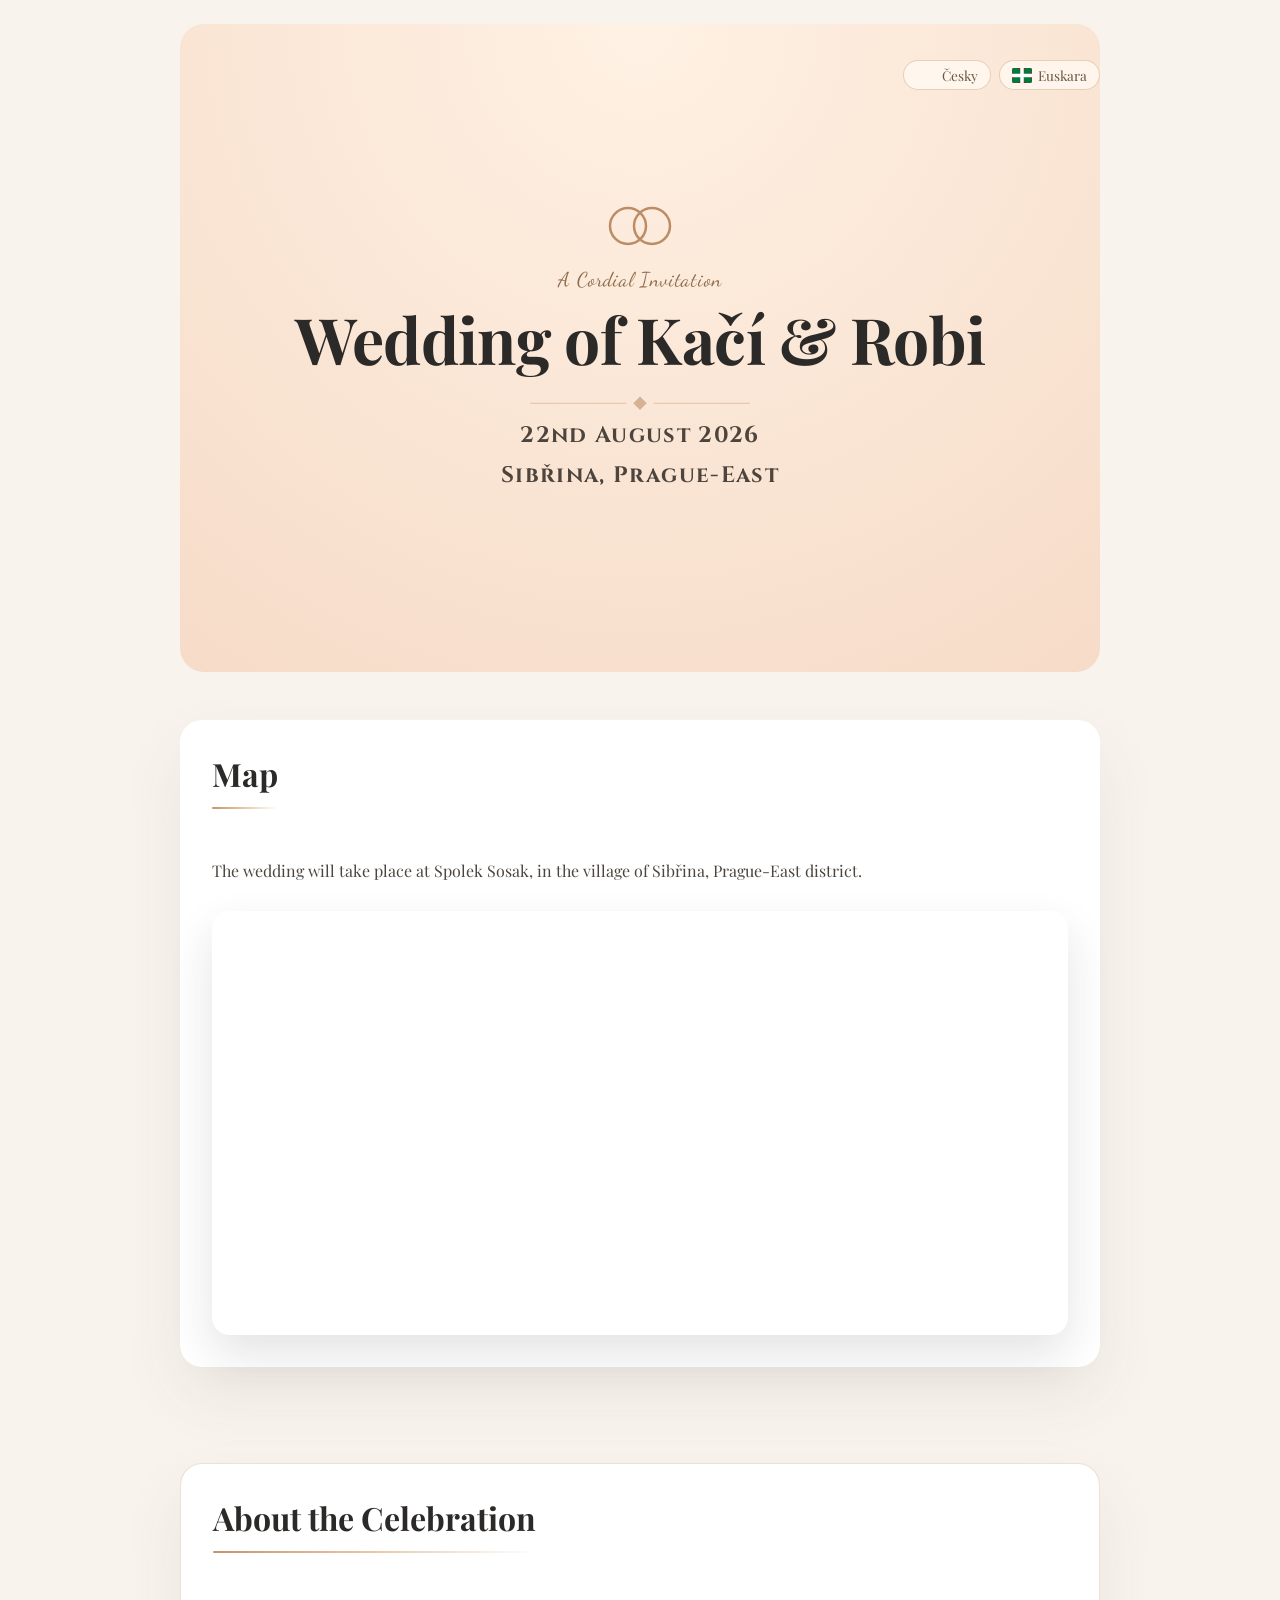
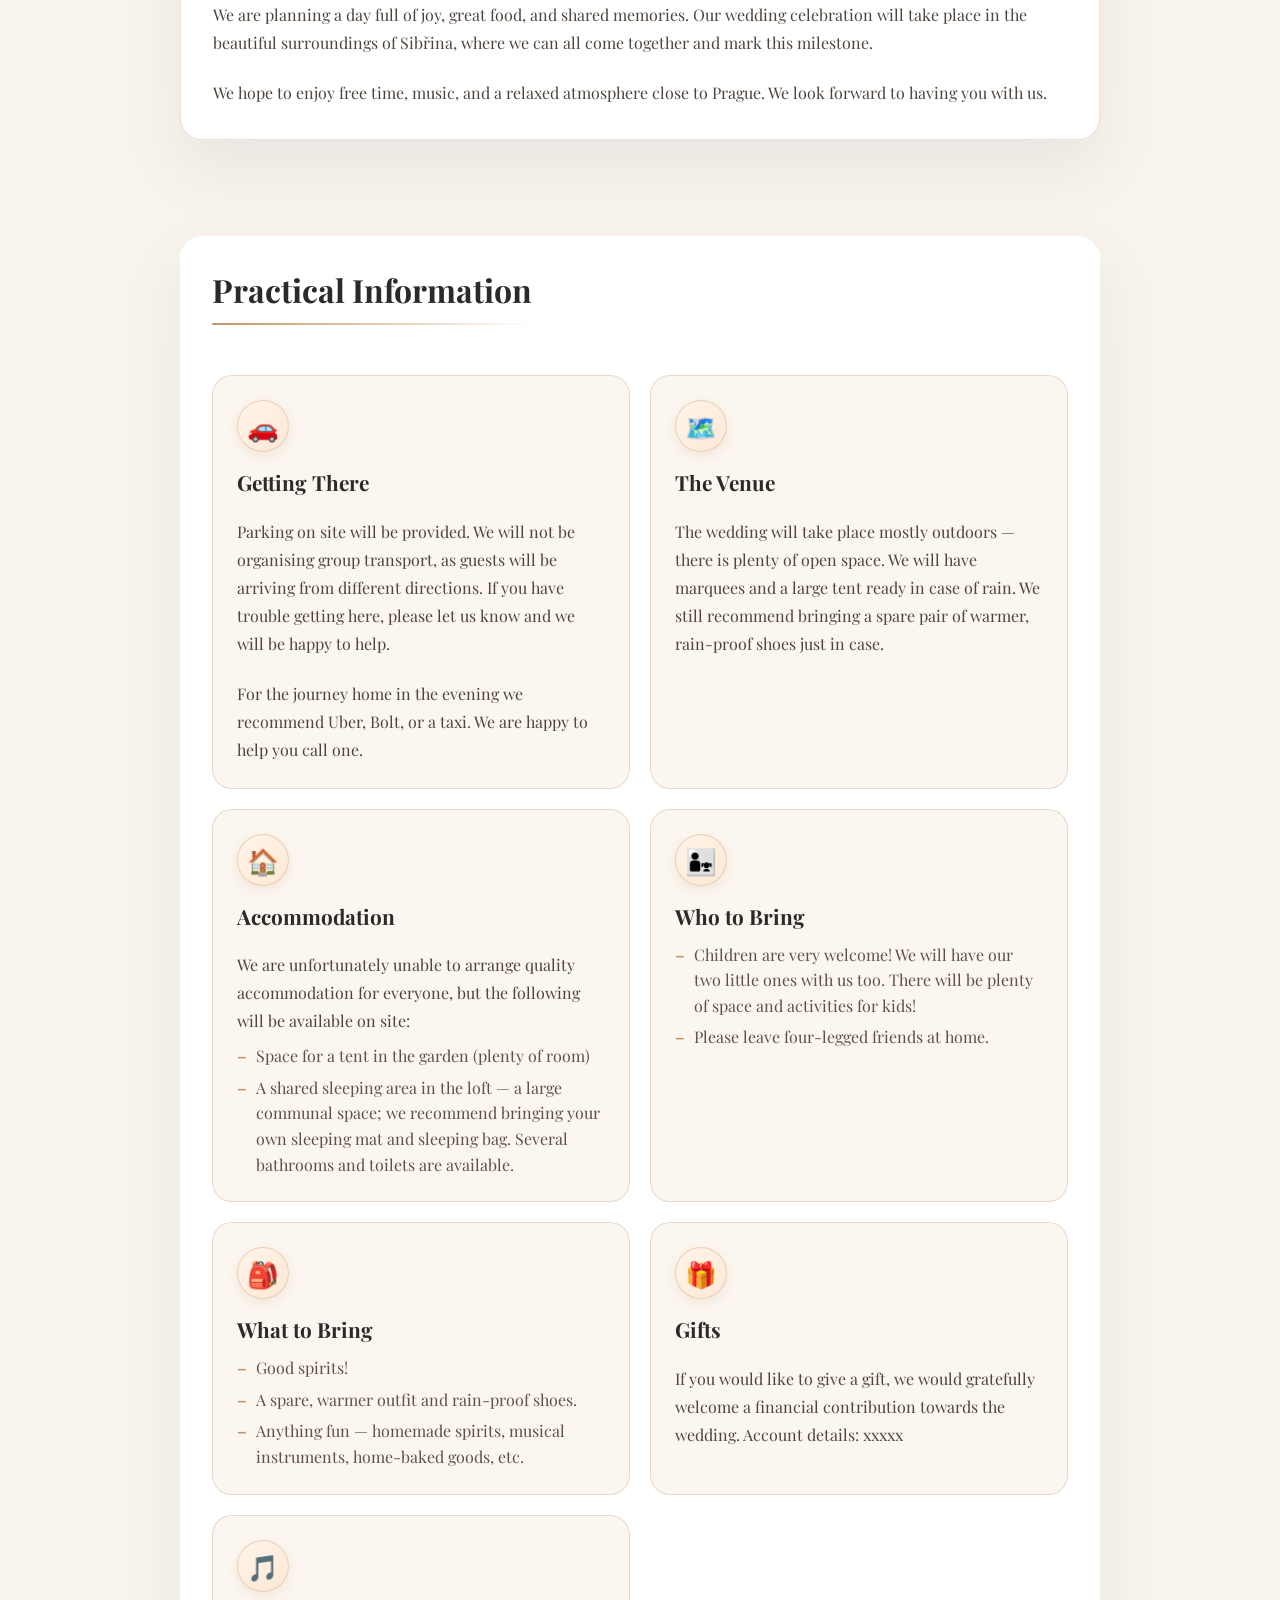
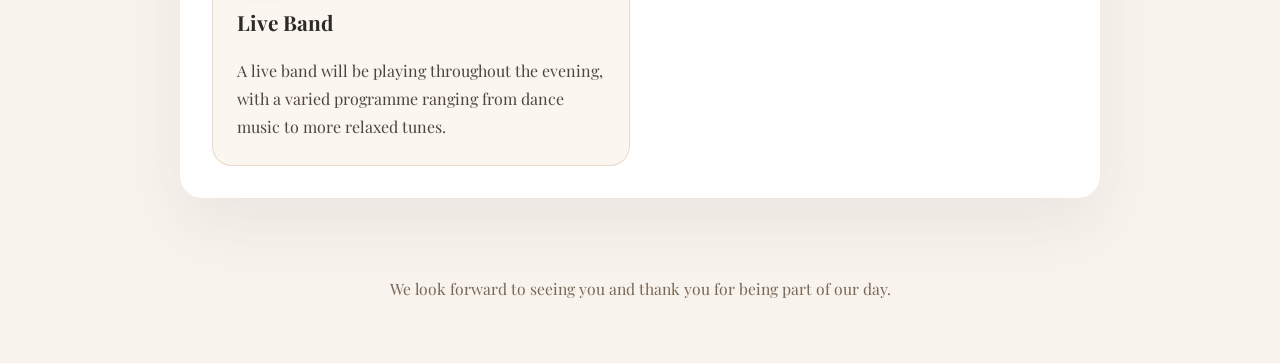
==== index-en.html @ 60c9df1d "update" ====
<!DOCTYPE html>
<html lang="en">
<head>
  <meta charset="UTF-8" />
  <meta name="viewport" content="width=device-width, initial-scale=1.0" />
  <title>Our Wedding</title>
  <link rel="preconnect" href="https://fonts.googleapis.com" />
  <link rel="preconnect" href="https://fonts.gstatic.com" crossorigin />
  <link href="https://fonts.googleapis.com/css2?family=Cinzel:wght@700&family=Dancing+Script:wght@600&family=Playfair+Display:ital,wght@0,400;0,700;1,400&display=swap" rel="stylesheet" />
  <link rel="stylesheet" href="styles.css" />
</head>
<body>
  <main class="page">
    <div class="lang-switch">
      <a href="index.html"><img src="https://flagcdn.com/20x15/cz.png" alt="" width="20" height="15" /> Česky</a>
      <a href="index-eu.html"><svg width="20" height="15" viewBox="0 0 20 15" xmlns="http://www.w3.org/2000/svg" style="display:block;border-radius:2px" aria-hidden="true"><rect width="20" height="15" fill="#D1001F"/><line x1="0" y1="0" x2="20" y2="15" stroke="#007A3D" stroke-width="7"/><line x1="20" y1="0" x2="0" y2="15" stroke="#007A3D" stroke-width="7"/><rect x="8.25" y="0" width="3.5" height="15" fill="white"/><rect x="0" y="5.75" width="20" height="3.5" fill="white"/></svg> Euskara</a>
    </div>
    <section class="hero">
      <div class="hero-content">
        <svg class="hero-rings" width="80" height="44" viewBox="0 0 80 44" fill="none" xmlns="http://www.w3.org/2000/svg" aria-hidden="true">
          <circle cx="28" cy="22" r="18" stroke="#b07c52" stroke-width="2.5"/>
          <circle cx="52" cy="22" r="18" stroke="#b07c52" stroke-width="2.5"/>
        </svg>
        <p class="eyebrow">A Cordial Invitation</p>
        <h1>Wedding of Kačí & Robi</h1>
        <svg class="hero-divider" viewBox="0 0 260 22" fill="none" xmlns="http://www.w3.org/2000/svg" aria-hidden="true">
          <line x1="0" y1="11" x2="114" y2="11" stroke="#b07c52" stroke-opacity="0.45" stroke-width="1"/>
          <path d="M130 3 L138 11 L130 19 L122 11 Z" fill="#b07c52" fill-opacity="0.55"/>
          <line x1="146" y1="11" x2="260" y2="11" stroke="#b07c52" stroke-opacity="0.45" stroke-width="1"/>
        </svg>
        <p class="hero-text">22nd August 2026</p>
        <p class="hero-text">Sibřina, Prague-East</p>
      </div>
    </section>

    <section class="section section--dark">
      <div class="section-inner">
        <h2>Map</h2>
        <p>The wedding will take place at Spolek Sosak, in the village of Sibřina, Prague-East district.</p>
        <div class="map-wrapper">
          <iframe
            title="Google Map — Spolek Sosak, Sibřina"
            src="https://www.google.com/maps?q=Spolek+Sosak+Sib%C5%99ina&z=16&output=embed"
            allowfullscreen
            loading="lazy"
            referrerpolicy="no-referrer-when-downgrade"
          ></iframe>
        </div>
      </div>
    </section>

    <section class="section section--light">
      <div class="section-inner">
        <h2>About the Celebration</h2>
        <p>We are planning a day full of joy, great food, and shared memories. Our wedding celebration will take place in the beautiful surroundings of Sibřina, where we can all come together and mark this milestone.</p>
        <p>We hope to enjoy free time, music, and a relaxed atmosphere close to Prague. We look forward to having you with us.</p>
      </div>
    </section>

    <section class="section section--cards">
      <div class="section-inner cards-inner">
        <h2>Practical Information</h2>
        <div class="info-grid">
          <article class="info-card">
            <div class="info-icon">🚗</div>
            <h3>Getting There</h3>
            <p>Parking on site will be provided. We will not be organising group transport, as guests will be arriving from different directions. If you have trouble getting here, please let us know and we will be happy to help.</p>
            <p>For the journey home in the evening we recommend Uber, Bolt, or a taxi. We are happy to help you call one.</p>
          </article>
          <article class="info-card">
            <div class="info-icon">🗺️</div>
            <h3>The Venue</h3>
            <p>The wedding will take place mostly outdoors — there is plenty of open space. We will have marquees and a large tent ready in case of rain. We still recommend bringing a spare pair of warmer, rain-proof shoes just in case.</p>
          </article>
          <article class="info-card">
            <div class="info-icon">🏠</div>
            <h3>Accommodation</h3>
            <p>We are unfortunately unable to arrange quality accommodation for everyone, but the following will be available on site:</p>
            <ul>
              <li>Space for a tent in the garden (plenty of room)</li>
              <li>A shared sleeping area in the loft — a large communal space; we recommend bringing your own sleeping mat and sleeping bag. Several bathrooms and toilets are available.</li>
            </ul>
          </article>
          <article class="info-card">
            <div class="info-icon">👨‍👧</div>
            <h3>Who to Bring</h3>
            <ul>
              <li>Children are very welcome! We will have our two little ones with us too. There will be plenty of space and activities for kids!</li>
              <li>Please leave four-legged friends at home.</li>
            </ul>
          </article>
          <article class="info-card">
            <div class="info-icon">🎒</div>
            <h3>What to Bring</h3>
            <ul>
              <li>Good spirits!</li>
              <li>A spare, warmer outfit and rain-proof shoes.</li>
              <li>Anything fun — homemade spirits, musical instruments, home-baked goods, etc.</li>
            </ul>
          </article>
          <article class="info-card">
            <div class="info-icon">🎁</div>
            <h3>Gifts</h3>
            <p>If you would like to give a gift, we would gratefully welcome a financial contribution towards the wedding. Account details: xxxxx</p>
          </article>
          <article class="info-card">
            <div class="info-icon">🎵</div>
            <h3>Live Band</h3>
            <p>A live band will be playing throughout the evening, with a varied programme ranging from dance music to more relaxed tunes.</p>
          </article>
        </div>
      </div>
    </section>

    <footer class="footer">
      <p>We look forward to seeing you and thank you for being part of our day.</p>
    </footer>
  </main>

</body>
</html>
---- styles.css ----
:root {
  color-scheme: light;
  font-family: "Playfair Display", Georgia, serif;
  background: #f8f3ed;
  color: #2b2a28;
}

* {
  box-sizing: border-box;
}

body {
  margin: 0;
  min-height: 100vh;
}

.page {
  max-width: 960px;
  margin: 0 auto;
  padding: 0 20px 48px;
  position: relative;
}

.lang-switch {
  position: absolute;
  top: 36px;
  right: 20px;
  z-index: 10;
  display: flex;
  gap: 8px;
}

.lang-switch a img {
  display: block;
  border-radius: 2px;
}

.lang-switch a {
  display: inline-flex;
  align-items: center;
  gap: 6px;
  text-decoration: none;
  font-family: "Playfair Display", serif;
  font-size: 0.85rem;
  color: #6b5540;
  background: rgba(255, 248, 240, 0.88);
  border: 1px solid rgba(196, 149, 106, 0.4);
  border-radius: 20px;
  padding: 5px 12px;
  backdrop-filter: blur(4px);
  transition: background 0.18s, box-shadow 0.18s;
}

.lang-switch a:hover {
  background: rgba(255, 244, 230, 1);
  box-shadow: 0 4px 12px rgba(176, 124, 82, 0.15);
}

.hero {
  min-height: 72vh;
  display: flex;
  align-items: center;
  justify-content: center;
  text-align: center;
  padding: 80px 0;
  background: radial-gradient(circle at top, rgba(255, 241, 227, 0.95), rgba(246, 217, 196, 0.9));
  border-radius: 24px;
  margin-top: 24px;
}

.hero-content {
  max-width: 720px;
}

.hero-rings {
  display: block;
  margin: 0 auto 20px;
  opacity: 0.85;
}

.hero-divider {
  display: block;
  width: 220px;
  margin: 20px auto 0;
  opacity: 0.9;
}

.eyebrow {
  font-family: "Dancing Script", cursive;
  text-transform: none;
  letter-spacing: 0.04em;
  color: #8f6a4b;
  margin: 0 0 12px;
  font-size: 1.25rem;
}

h1 {
  margin: 0;
  font-size: clamp(2.5rem, 5vw, 4rem);
  line-height: 1.1;
  font-weight: 700;
  letter-spacing: -0.01em;
}

.hero-text {
  font-family: "Cinzel", serif;
  font-weight: 700;
  margin: 6px auto 0;
  font-size: 1.4rem;
  line-height: 1.5;
  max-width: 700px;
  letter-spacing: 0.06em;
  color: #4d443d;
}

.hero-text:first-of-type {
  margin-top: 24px;
}

.section {
  padding: 48px 0;
}

.section-inner {
  background: white;
  border-radius: 22px;
  padding: 32px;
  box-shadow: 0 28px 64px rgba(71, 71, 79, 0.08);
}

.section--light .section-inner {
  border: 1px solid rgba(220, 194, 175, 0.5);
}


.section--cards .section-inner {
  padding: 32px;
}

.info-grid {
  display: grid;
  grid-template-columns: repeat(2, minmax(0, 1fr));
  gap: 20px;
  margin-top: 24px;
}

.info-card {
  background: #fbf6ef;
  border: 1px solid rgba(220, 194, 175, 0.55);
  border-radius: 20px;
  padding: 24px;
  transition: transform 0.2s ease, box-shadow 0.2s ease;
}

.info-card:hover {
  transform: translateY(-4px);
  box-shadow: 0 12px 32px rgba(176, 124, 82, 0.14);
}

.info-icon {
  font-size: 1.6rem;
  margin-bottom: 16px;
  width: 52px;
  height: 52px;
  display: flex;
  align-items: center;
  justify-content: center;
  background: linear-gradient(135deg, #fff4ea, #fde8d4);
  border: 1px solid rgba(196, 149, 106, 0.35);
  border-radius: 50%;
  box-shadow: 0 4px 12px rgba(176, 124, 82, 0.12);
}

.info-card h3 {
  margin: 0 0 12px;
  font-size: 1.3rem;
}

.info-card p {
  margin: 0;
  color: #5d5045;
}

.info-card ul {
  margin: 8px 0 0;
  padding-left: 0;
  list-style: none;
  color: #5d5045;
}

.info-card ul li {
  position: relative;
  padding-left: 1.2em;
  margin-bottom: 6px;
  line-height: 1.6;
}

.info-card ul li::before {
  content: "–";
  position: absolute;
  left: 0;
  color: #c4956a;
  font-weight: 700;
}

.info-card ul li:last-child {
  margin-bottom: 0;
}

.section h2 {
  margin-top: 0;
  font-size: 2rem;
  font-weight: 700;
  display: inline-block;
  position: relative;
  padding-bottom: 14px;
}

.section h2::after {
  content: "";
  position: absolute;
  bottom: 0;
  left: 0;
  width: 100%;
  height: 2px;
  background: linear-gradient(to right, #c4956a, #e8c8a8, transparent);
  border-radius: 2px;
}

.section p {
  margin: 1.35em 0 0;
  line-height: 1.75;
  color: #4d443d;
}

.map-wrapper {
  margin-top: 26px;
  border-radius: 18px;
  overflow: hidden;
  box-shadow: 0 20px 45px rgba(32, 31, 30, 0.12);
}

.map-wrapper iframe {
  width: 100%;
  min-height: 420px;
  border: 0;
  filter: grayscale(100%) contrast(1.05) brightness(0.95);
}

.map-credit {
  margin: 18px 0 0;
  color: #7c6b58;
  font-size: 0.95rem;
}

.footer {
  text-align: center;
  margin: 32px 0 0;
  font-size: 0.98rem;
  color: #796755;
}

@media (max-width: 720px) {
  .hero {
    padding: 60px 0;
  }

  .section-inner {
    padding: 24px;
  }
}
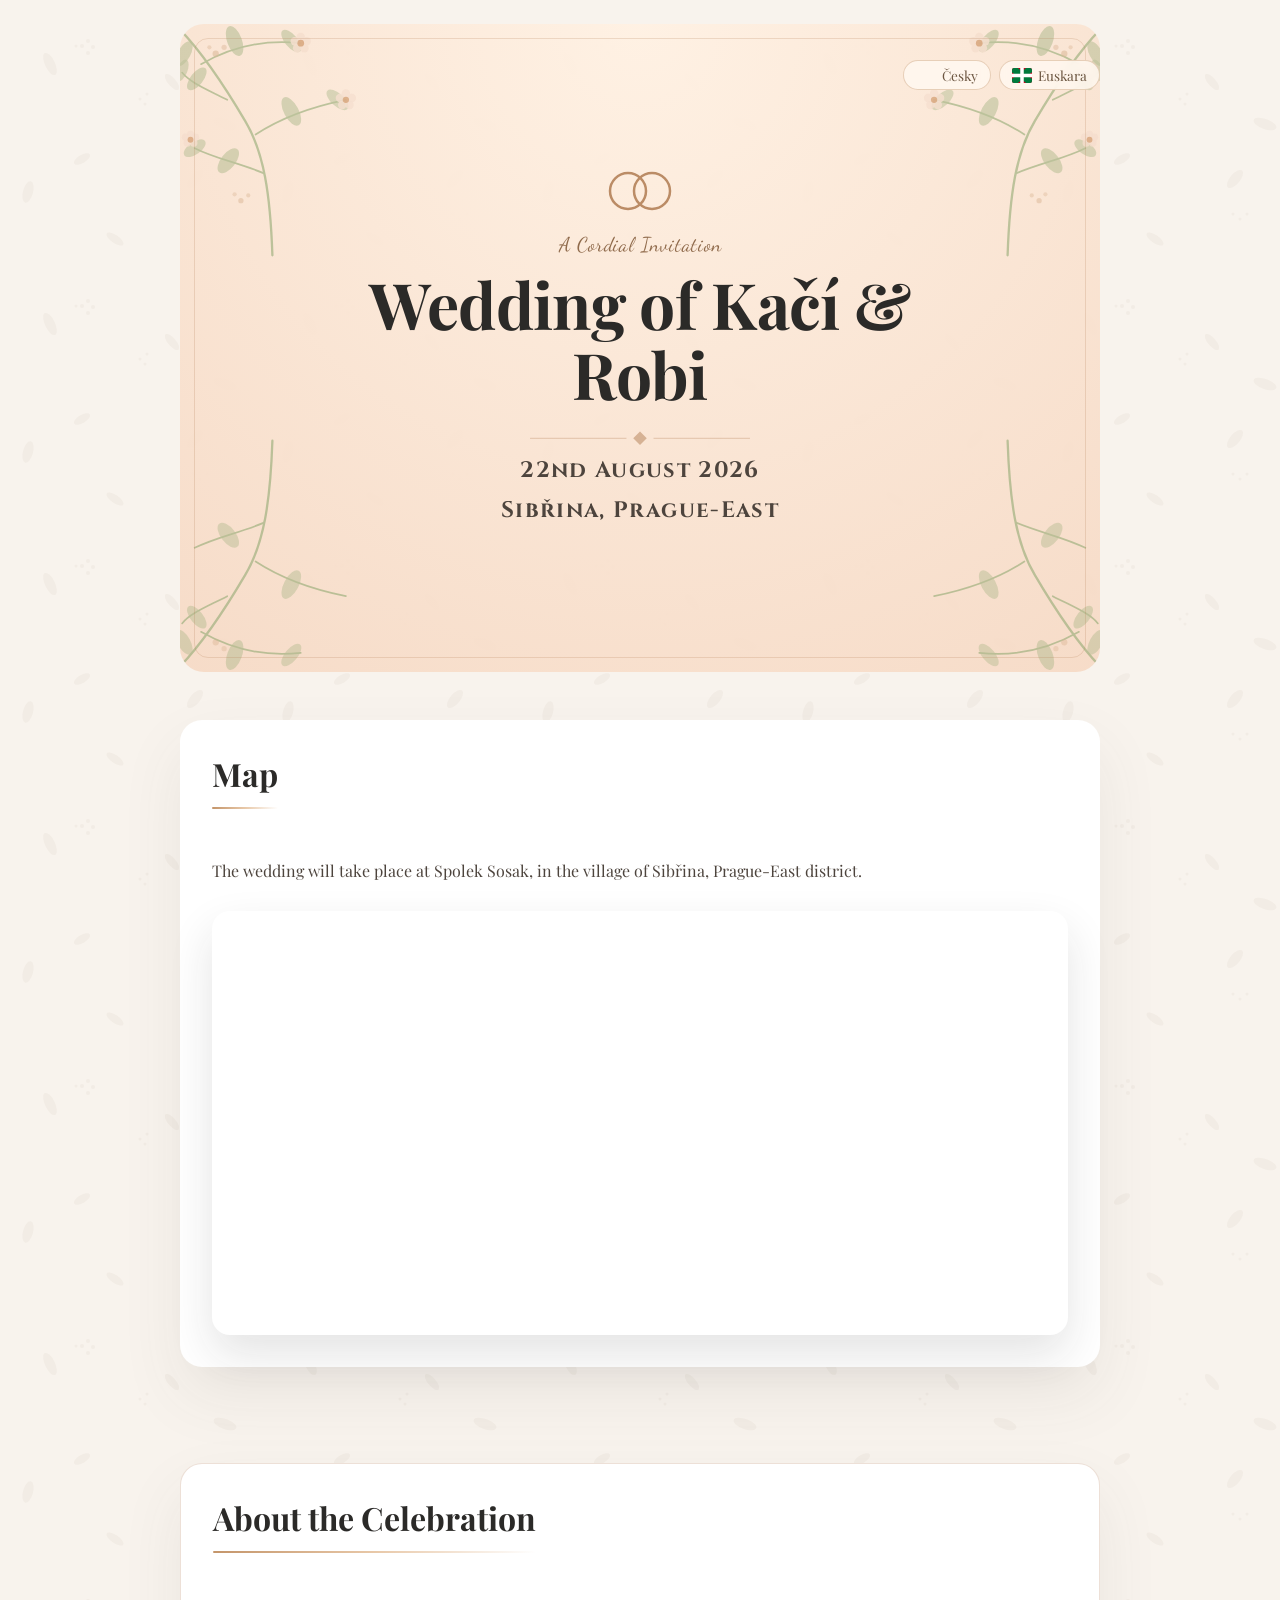
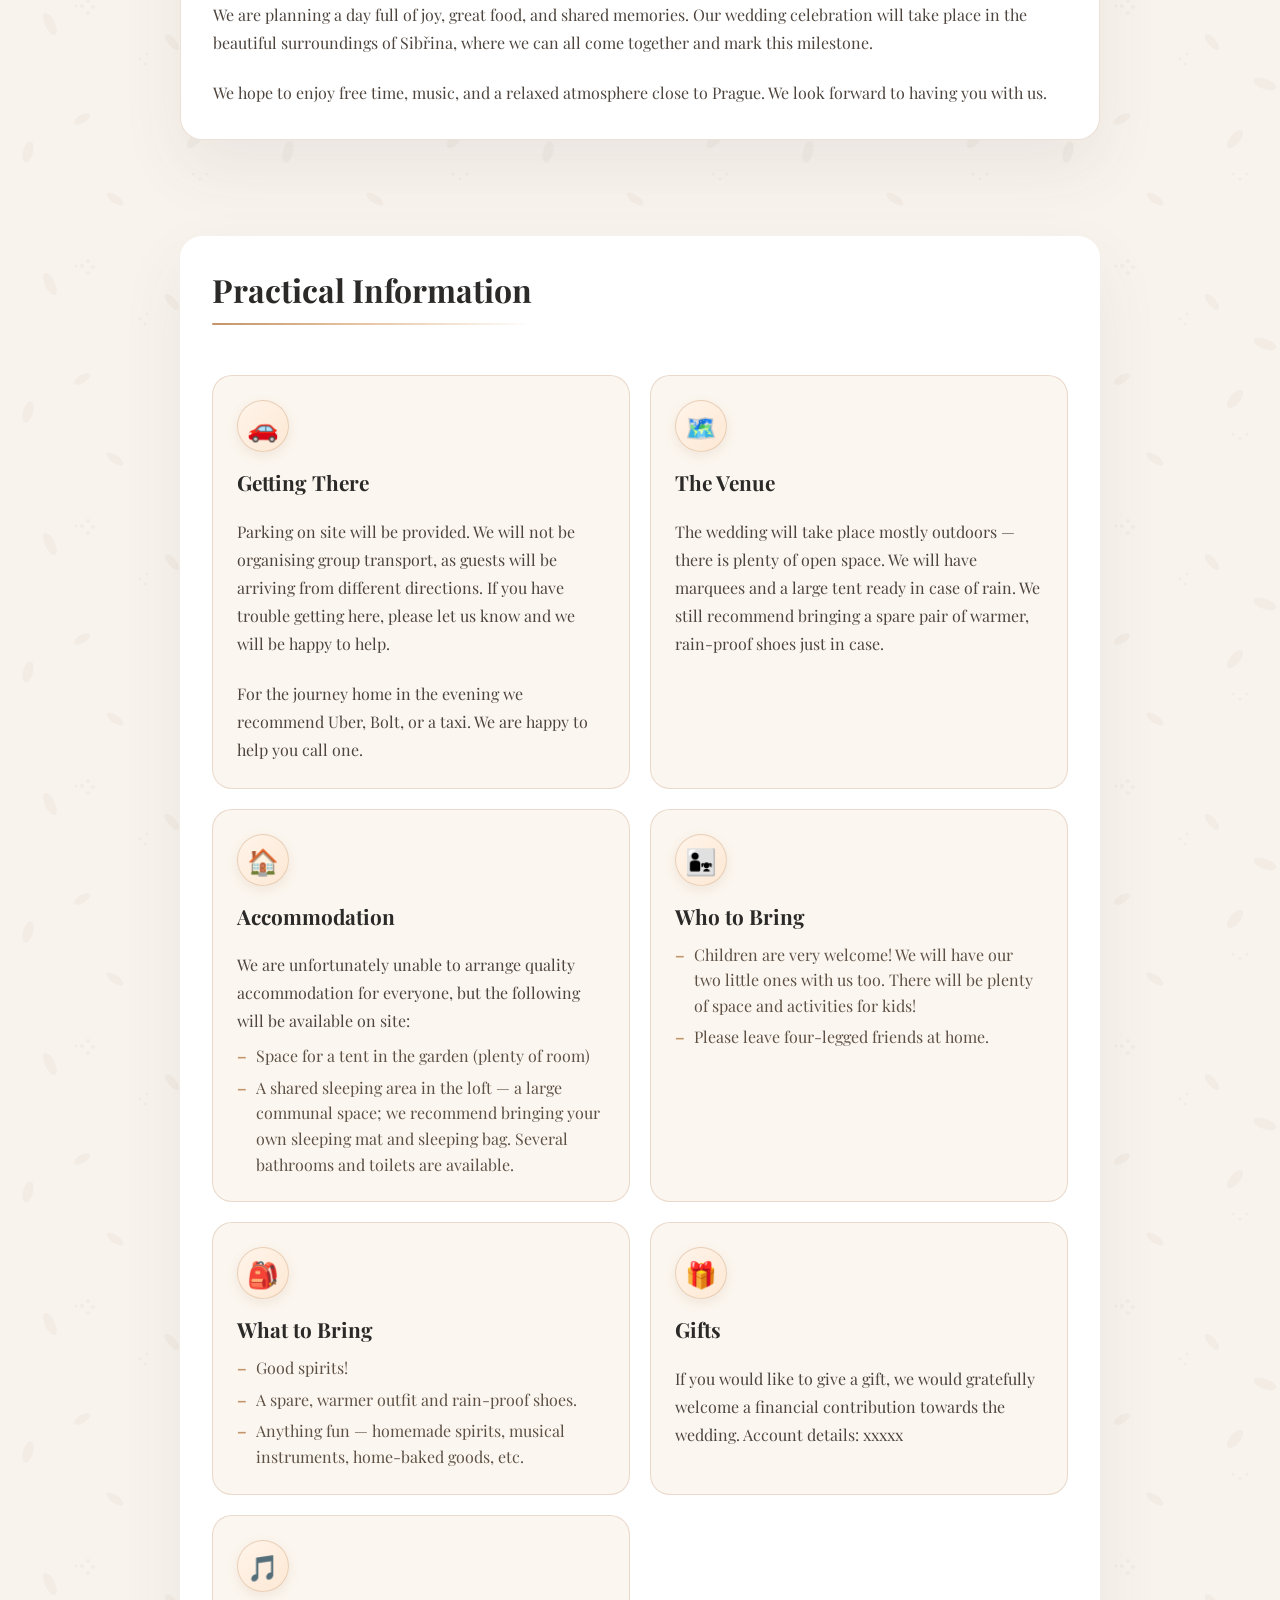
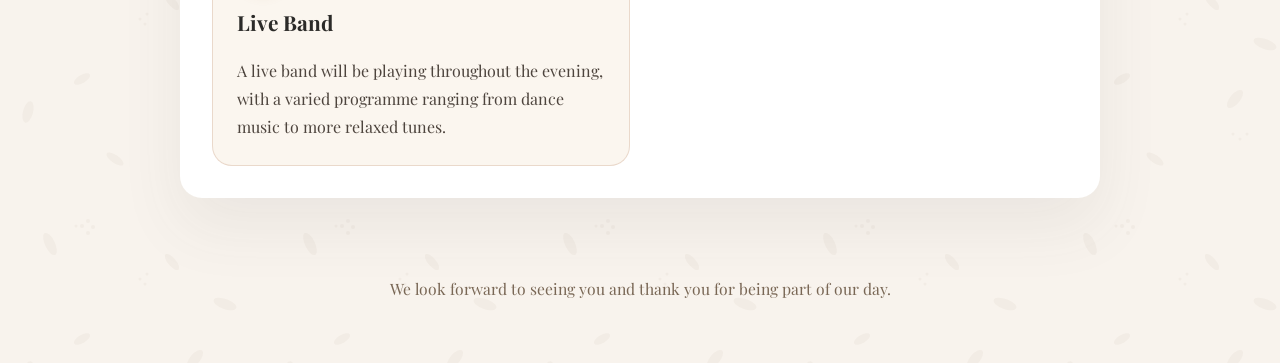
==== commit af851a6e: "update" ====
--- a/index-en.html
+++ b/index-en.html
@@ -16,6 +16,76 @@
       <a href="index-eu.html"><svg width="20" height="15" viewBox="0 0 20 15" xmlns="http://www.w3.org/2000/svg" style="display:block;border-radius:2px" aria-hidden="true"><rect width="20" height="15" fill="#D1001F"/><line x1="0" y1="0" x2="20" y2="15" stroke="#007A3D" stroke-width="7"/><line x1="20" y1="0" x2="0" y2="15" stroke="#007A3D" stroke-width="7"/><rect x="8.25" y="0" width="3.5" height="15" fill="white"/><rect x="0" y="5.75" width="20" height="3.5" fill="white"/></svg> Euskara</a>
     </div>
     <section class="hero">
+      <svg class="hero-botanical hero-botanical--left" viewBox="0 0 200 230" fill="none" xmlns="http://www.w3.org/2000/svg" aria-hidden="true">
+        <path d="M 0 5 C 22 28 42 58 62 92 C 80 122 86 162 88 220" stroke="#8fa870" stroke-width="2.2" stroke-linecap="round"/>
+        <path d="M 20 38 C 48 22 80 14 115 18" stroke="#8fa870" stroke-width="1.6" stroke-linecap="round"/>
+        <ellipse cx="52" cy="16" rx="7" ry="15" transform="rotate(-20 52 16)" fill="#8fa870" opacity="0.65"/>
+        <ellipse cx="106" cy="16" rx="6" ry="13" transform="rotate(-40 106 16)" fill="#8fa870" opacity="0.6"/>
+        <circle cx="115" cy="12" r="4" fill="#f2d8c8" opacity="0.85"/><circle cx="120.7" cy="16.2" r="4" fill="#f2d8c8" opacity="0.85"/><circle cx="118.5" cy="22.9" r="4" fill="#f2d8c8" opacity="0.85"/><circle cx="111.5" cy="22.9" r="4" fill="#f2d8c8" opacity="0.85"/><circle cx="109.3" cy="16.2" r="4" fill="#f2d8c8" opacity="0.85"/><circle cx="115" cy="18" r="3.2" fill="#c4814a" opacity="0.95"/>
+        <ellipse cx="4" cy="28" rx="6" ry="13" transform="rotate(28 4 28)" fill="#8fa870" opacity="0.6"/>
+        <path d="M 45 72 C 26 62 10 56 2 46" stroke="#8fa870" stroke-width="1.6" stroke-linecap="round"/>
+        <ellipse cx="16" cy="52" rx="6" ry="13" transform="rotate(38 16 52)" fill="#8fa870" opacity="0.62"/>
+        <ellipse cx="2" cy="44" rx="5" ry="11" transform="rotate(22 2 44)" fill="#8fa870" opacity="0.55"/>
+        <circle cx="34" cy="28" r="3" fill="#c4956a" opacity="0.55"/><circle cx="42" cy="22" r="2.5" fill="#c4956a" opacity="0.45"/><circle cx="28" cy="22" r="2" fill="#c4956a" opacity="0.4"/>
+        <path d="M 72 105 C 98 88 128 78 158 72" stroke="#8fa870" stroke-width="1.6" stroke-linecap="round"/>
+        <ellipse cx="106" cy="83" rx="7" ry="15" transform="rotate(-28 106 83)" fill="#8fa870" opacity="0.62"/>
+        <ellipse cx="150" cy="72" rx="6" ry="13" transform="rotate(-48 150 72)" fill="#8fa870" opacity="0.55"/>
+        <circle cx="158" cy="66" r="4" fill="#f2d8c8" opacity="0.82"/><circle cx="163.7" cy="70.2" r="4" fill="#f2d8c8" opacity="0.82"/><circle cx="161.5" cy="76.9" r="4" fill="#f2d8c8" opacity="0.82"/><circle cx="154.5" cy="76.9" r="4" fill="#f2d8c8" opacity="0.82"/><circle cx="152.3" cy="70.2" r="4" fill="#f2d8c8" opacity="0.82"/><circle cx="158" cy="72" r="3" fill="#c4814a" opacity="0.92"/>
+        <path d="M 80 142 C 56 132 34 128 14 118" stroke="#8fa870" stroke-width="1.6" stroke-linecap="round"/>
+        <ellipse cx="46" cy="130" rx="7" ry="14" transform="rotate(38 46 130)" fill="#8fa870" opacity="0.6"/>
+        <ellipse cx="14" cy="118" rx="6" ry="12" transform="rotate(55 14 118)" fill="#8fa870" opacity="0.55"/>
+        <circle cx="10" cy="105" r="3.5" fill="#f2d8c8" opacity="0.8"/><circle cx="14.7" cy="107.6" r="3.5" fill="#f2d8c8" opacity="0.8"/><circle cx="13.1" cy="113.1" r="3.5" fill="#f2d8c8" opacity="0.8"/><circle cx="6.9" cy="113.1" r="3.5" fill="#f2d8c8" opacity="0.8"/><circle cx="5.3" cy="107.6" r="3.5" fill="#f2d8c8" opacity="0.8"/><circle cx="10" cy="110" r="2.8" fill="#c4814a" opacity="0.9"/>
+        <circle cx="58" cy="168" r="2.5" fill="#c4956a" opacity="0.5"/><circle cx="65" cy="163" r="2" fill="#c4956a" opacity="0.42"/><circle cx="52" cy="162" r="2" fill="#c4956a" opacity="0.38"/>
+      </svg>
+      <svg class="hero-botanical hero-botanical--right" viewBox="0 0 200 230" fill="none" xmlns="http://www.w3.org/2000/svg" aria-hidden="true">
+        <path d="M 0 5 C 22 28 42 58 62 92 C 80 122 86 162 88 220" stroke="#8fa870" stroke-width="2.2" stroke-linecap="round"/>
+        <path d="M 20 38 C 48 22 80 14 115 18" stroke="#8fa870" stroke-width="1.6" stroke-linecap="round"/>
+        <ellipse cx="52" cy="16" rx="7" ry="15" transform="rotate(-20 52 16)" fill="#8fa870" opacity="0.65"/>
+        <ellipse cx="106" cy="16" rx="6" ry="13" transform="rotate(-40 106 16)" fill="#8fa870" opacity="0.6"/>
+        <circle cx="115" cy="12" r="4" fill="#f2d8c8" opacity="0.85"/><circle cx="120.7" cy="16.2" r="4" fill="#f2d8c8" opacity="0.85"/><circle cx="118.5" cy="22.9" r="4" fill="#f2d8c8" opacity="0.85"/><circle cx="111.5" cy="22.9" r="4" fill="#f2d8c8" opacity="0.85"/><circle cx="109.3" cy="16.2" r="4" fill="#f2d8c8" opacity="0.85"/><circle cx="115" cy="18" r="3.2" fill="#c4814a" opacity="0.95"/>
+        <ellipse cx="4" cy="28" rx="6" ry="13" transform="rotate(28 4 28)" fill="#8fa870" opacity="0.6"/>
+        <path d="M 45 72 C 26 62 10 56 2 46" stroke="#8fa870" stroke-width="1.6" stroke-linecap="round"/>
+        <ellipse cx="16" cy="52" rx="6" ry="13" transform="rotate(38 16 52)" fill="#8fa870" opacity="0.62"/>
+        <ellipse cx="2" cy="44" rx="5" ry="11" transform="rotate(22 2 44)" fill="#8fa870" opacity="0.55"/>
+        <circle cx="34" cy="28" r="3" fill="#c4956a" opacity="0.55"/><circle cx="42" cy="22" r="2.5" fill="#c4956a" opacity="0.45"/><circle cx="28" cy="22" r="2" fill="#c4956a" opacity="0.4"/>
+        <path d="M 72 105 C 98 88 128 78 158 72" stroke="#8fa870" stroke-width="1.6" stroke-linecap="round"/>
+        <ellipse cx="106" cy="83" rx="7" ry="15" transform="rotate(-28 106 83)" fill="#8fa870" opacity="0.62"/>
+        <ellipse cx="150" cy="72" rx="6" ry="13" transform="rotate(-48 150 72)" fill="#8fa870" opacity="0.55"/>
+        <circle cx="158" cy="66" r="4" fill="#f2d8c8" opacity="0.82"/><circle cx="163.7" cy="70.2" r="4" fill="#f2d8c8" opacity="0.82"/><circle cx="161.5" cy="76.9" r="4" fill="#f2d8c8" opacity="0.82"/><circle cx="154.5" cy="76.9" r="4" fill="#f2d8c8" opacity="0.82"/><circle cx="152.3" cy="70.2" r="4" fill="#f2d8c8" opacity="0.82"/><circle cx="158" cy="72" r="3" fill="#c4814a" opacity="0.92"/>
+        <path d="M 80 142 C 56 132 34 128 14 118" stroke="#8fa870" stroke-width="1.6" stroke-linecap="round"/>
+        <ellipse cx="46" cy="130" rx="7" ry="14" transform="rotate(38 46 130)" fill="#8fa870" opacity="0.6"/>
+        <ellipse cx="14" cy="118" rx="6" ry="12" transform="rotate(55 14 118)" fill="#8fa870" opacity="0.55"/>
+        <circle cx="10" cy="105" r="3.5" fill="#f2d8c8" opacity="0.8"/><circle cx="14.7" cy="107.6" r="3.5" fill="#f2d8c8" opacity="0.8"/><circle cx="13.1" cy="113.1" r="3.5" fill="#f2d8c8" opacity="0.8"/><circle cx="6.9" cy="113.1" r="3.5" fill="#f2d8c8" opacity="0.8"/><circle cx="5.3" cy="107.6" r="3.5" fill="#f2d8c8" opacity="0.8"/><circle cx="10" cy="110" r="2.8" fill="#c4814a" opacity="0.9"/>
+        <circle cx="58" cy="168" r="2.5" fill="#c4956a" opacity="0.5"/><circle cx="65" cy="163" r="2" fill="#c4956a" opacity="0.42"/><circle cx="52" cy="162" r="2" fill="#c4956a" opacity="0.38"/>
+      </svg>
+      <svg class="hero-botanical hero-botanical--bl" viewBox="0 0 200 230" fill="none" xmlns="http://www.w3.org/2000/svg" aria-hidden="true">
+        <path d="M 0 5 C 22 28 42 58 62 92 C 80 122 86 162 88 220" stroke="#8fa870" stroke-width="2.2" stroke-linecap="round"/>
+        <path d="M 20 38 C 48 22 80 14 115 18" stroke="#8fa870" stroke-width="1.6" stroke-linecap="round"/>
+        <ellipse cx="52" cy="16" rx="7" ry="15" transform="rotate(-20 52 16)" fill="#8fa870" opacity="0.55"/>
+        <ellipse cx="106" cy="16" rx="6" ry="13" transform="rotate(-40 106 16)" fill="#8fa870" opacity="0.5"/>
+        <ellipse cx="4" cy="28" rx="6" ry="13" transform="rotate(28 4 28)" fill="#8fa870" opacity="0.5"/>
+        <path d="M 45 72 C 26 62 10 56 2 46" stroke="#8fa870" stroke-width="1.6" stroke-linecap="round"/>
+        <ellipse cx="16" cy="52" rx="6" ry="13" transform="rotate(38 16 52)" fill="#8fa870" opacity="0.52"/>
+        <path d="M 72 105 C 98 88 128 78 158 72" stroke="#8fa870" stroke-width="1.6" stroke-linecap="round"/>
+        <ellipse cx="106" cy="83" rx="7" ry="15" transform="rotate(-28 106 83)" fill="#8fa870" opacity="0.52"/>
+        <path d="M 80 142 C 56 132 34 128 14 118" stroke="#8fa870" stroke-width="1.6" stroke-linecap="round"/>
+        <ellipse cx="46" cy="130" rx="7" ry="14" transform="rotate(38 46 130)" fill="#8fa870" opacity="0.5"/>
+        <circle cx="34" cy="28" r="3" fill="#c4956a" opacity="0.4"/><circle cx="42" cy="22" r="2.5" fill="#c4956a" opacity="0.35"/>
+      </svg>
+      <svg class="hero-botanical hero-botanical--br" viewBox="0 0 200 230" fill="none" xmlns="http://www.w3.org/2000/svg" aria-hidden="true">
+        <path d="M 0 5 C 22 28 42 58 62 92 C 80 122 86 162 88 220" stroke="#8fa870" stroke-width="2.2" stroke-linecap="round"/>
+        <path d="M 20 38 C 48 22 80 14 115 18" stroke="#8fa870" stroke-width="1.6" stroke-linecap="round"/>
+        <ellipse cx="52" cy="16" rx="7" ry="15" transform="rotate(-20 52 16)" fill="#8fa870" opacity="0.55"/>
+        <ellipse cx="106" cy="16" rx="6" ry="13" transform="rotate(-40 106 16)" fill="#8fa870" opacity="0.5"/>
+        <ellipse cx="4" cy="28" rx="6" ry="13" transform="rotate(28 4 28)" fill="#8fa870" opacity="0.5"/>
+        <path d="M 45 72 C 26 62 10 56 2 46" stroke="#8fa870" stroke-width="1.6" stroke-linecap="round"/>
+        <ellipse cx="16" cy="52" rx="6" ry="13" transform="rotate(38 16 52)" fill="#8fa870" opacity="0.52"/>
+        <path d="M 72 105 C 98 88 128 78 158 72" stroke="#8fa870" stroke-width="1.6" stroke-linecap="round"/>
+        <ellipse cx="106" cy="83" rx="7" ry="15" transform="rotate(-28 106 83)" fill="#8fa870" opacity="0.52"/>
+        <path d="M 80 142 C 56 132 34 128 14 118" stroke="#8fa870" stroke-width="1.6" stroke-linecap="round"/>
+        <ellipse cx="46" cy="130" rx="7" ry="14" transform="rotate(38 46 130)" fill="#8fa870" opacity="0.5"/>
+        <circle cx="34" cy="28" r="3" fill="#c4956a" opacity="0.4"/><circle cx="42" cy="22" r="2.5" fill="#c4956a" opacity="0.35"/>
+      </svg>
       <div class="hero-content">
         <svg class="hero-rings" width="80" height="44" viewBox="0 0 80 44" fill="none" xmlns="http://www.w3.org/2000/svg" aria-hidden="true">
           <circle cx="28" cy="22" r="18" stroke="#b07c52" stroke-width="2.5"/>
--- a/styles.css
+++ b/styles.css
@@ -12,6 +12,8 @@
 body {
   margin: 0;
   min-height: 100vh;
+  background-image: url("data:image/svg+xml,%3Csvg xmlns='http://www.w3.org/2000/svg' width='260' height='260'%3E%3Cg opacity='0.055' fill='%238f6a4b'%3E%3Cellipse cx='50' cy='40' rx='5' ry='12' transform='rotate(-25 50 40)'/%3E%3Cellipse cx='195' cy='155' rx='5' ry='11' transform='rotate(40 195 155)'/%3E%3Cellipse cx='115' cy='215' rx='4' ry='10' transform='rotate(-55 115 215)'/%3E%3Cellipse cx='28' cy='168' rx='5' ry='11' transform='rotate(15 28 168)'/%3E%3Cellipse cx='172' cy='58' rx='4' ry='10' transform='rotate(-40 172 58)'/%3E%3Cellipse cx='225' cy='100' rx='5' ry='12' transform='rotate(-70 225 100)'/%3E%3Cellipse cx='82' cy='135' rx='4' ry='9' transform='rotate(60 82 135)'/%3E%3Ccircle cx='82' cy='22' r='2'/%3E%3Ccircle cx='88' cy='17' r='2'/%3E%3Ccircle cx='93' cy='23' r='2'/%3E%3Ccircle cx='88' cy='29' r='2'/%3E%3Ccircle cx='76' cy='22' r='1.5'/%3E%3Ccircle cx='200' cy='195' r='1.5'/%3E%3Ccircle cx='207' cy='190' r='1.5'/%3E%3Ccircle cx='193' cy='190' r='1.5'/%3E%3Ccircle cx='140' cy='75' r='1.5'/%3E%3Ccircle cx='147' cy='70' r='1.5'/%3E%3Ccircle cx='145' cy='80' r='1.5'/%3E%3C/g%3E%3C/svg%3E");
+  background-repeat: repeat;
 }
 
 .page {
@@ -66,10 +68,45 @@
   background: radial-gradient(circle at top, rgba(255, 241, 227, 0.95), rgba(246, 217, 196, 0.9));
   border-radius: 24px;
   margin-top: 24px;
+  position: relative;
+  overflow: hidden;
+}
+
+.hero::before {
+  content: '';
+  position: absolute;
+  inset: 14px;
+  border: 1px solid rgba(176, 124, 82, 0.22);
+  border-radius: 14px;
+  pointer-events: none;
+  z-index: 1;
+}
+
+.hero-botanical {
+  position: absolute;
+  width: 210px;
+  height: 242px;
+  pointer-events: none;
+  opacity: 0.58;
+}
+
+.hero-botanical--left  { top: 0; left: 0; }
+.hero-botanical--right { top: 0; right: 0; transform: scaleX(-1); }
+.hero-botanical--bl    { bottom: 0; left: 0; transform: scaleY(-1); }
+.hero-botanical--br    { bottom: 0; right: 0; transform: scale(-1,-1); }
+
+.hero-content {
+  position: relative;
+  z-index: 2;
+}
+
+@media (max-width: 720px) {
+  .hero-botanical { width: 130px; height: 150px; opacity: 0.45; }
 }
 
 .hero-content {
   max-width: 720px;
+  padding: 0 40px;
 }
 
 .hero-rings {
